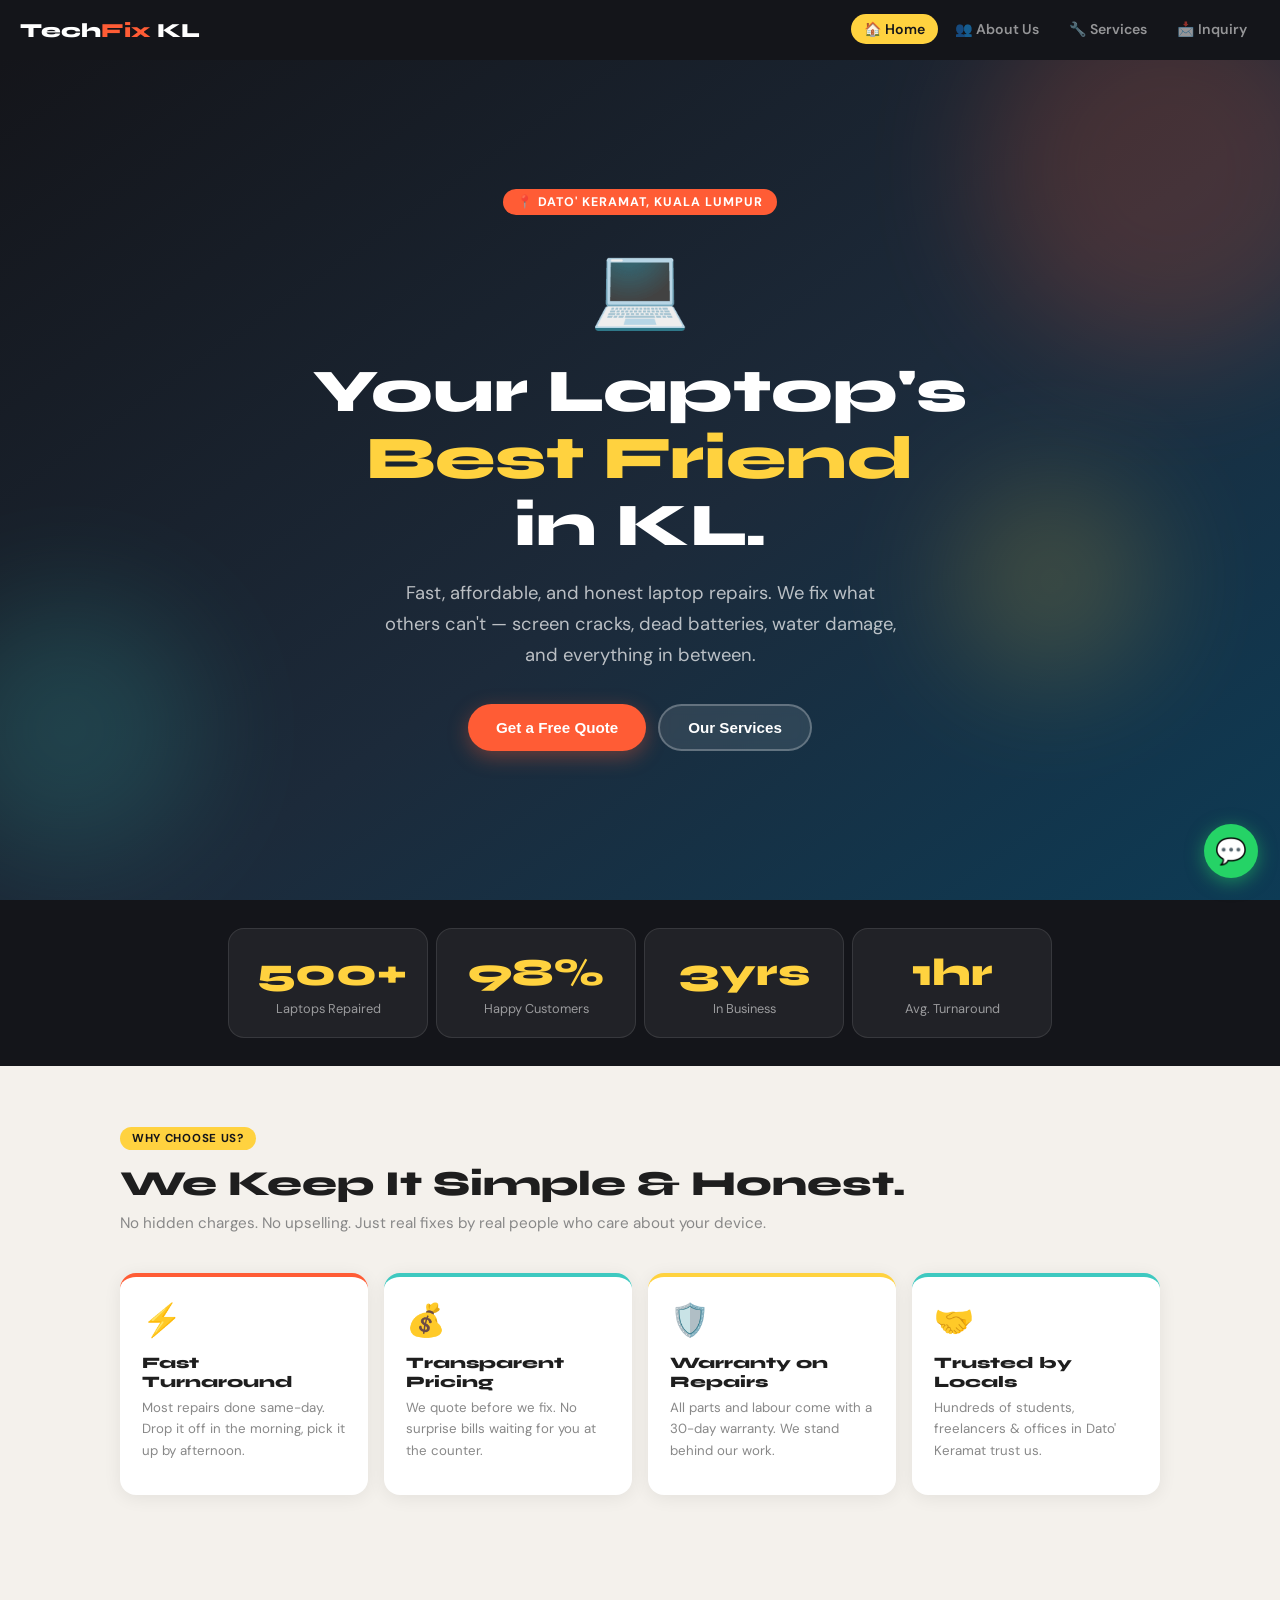
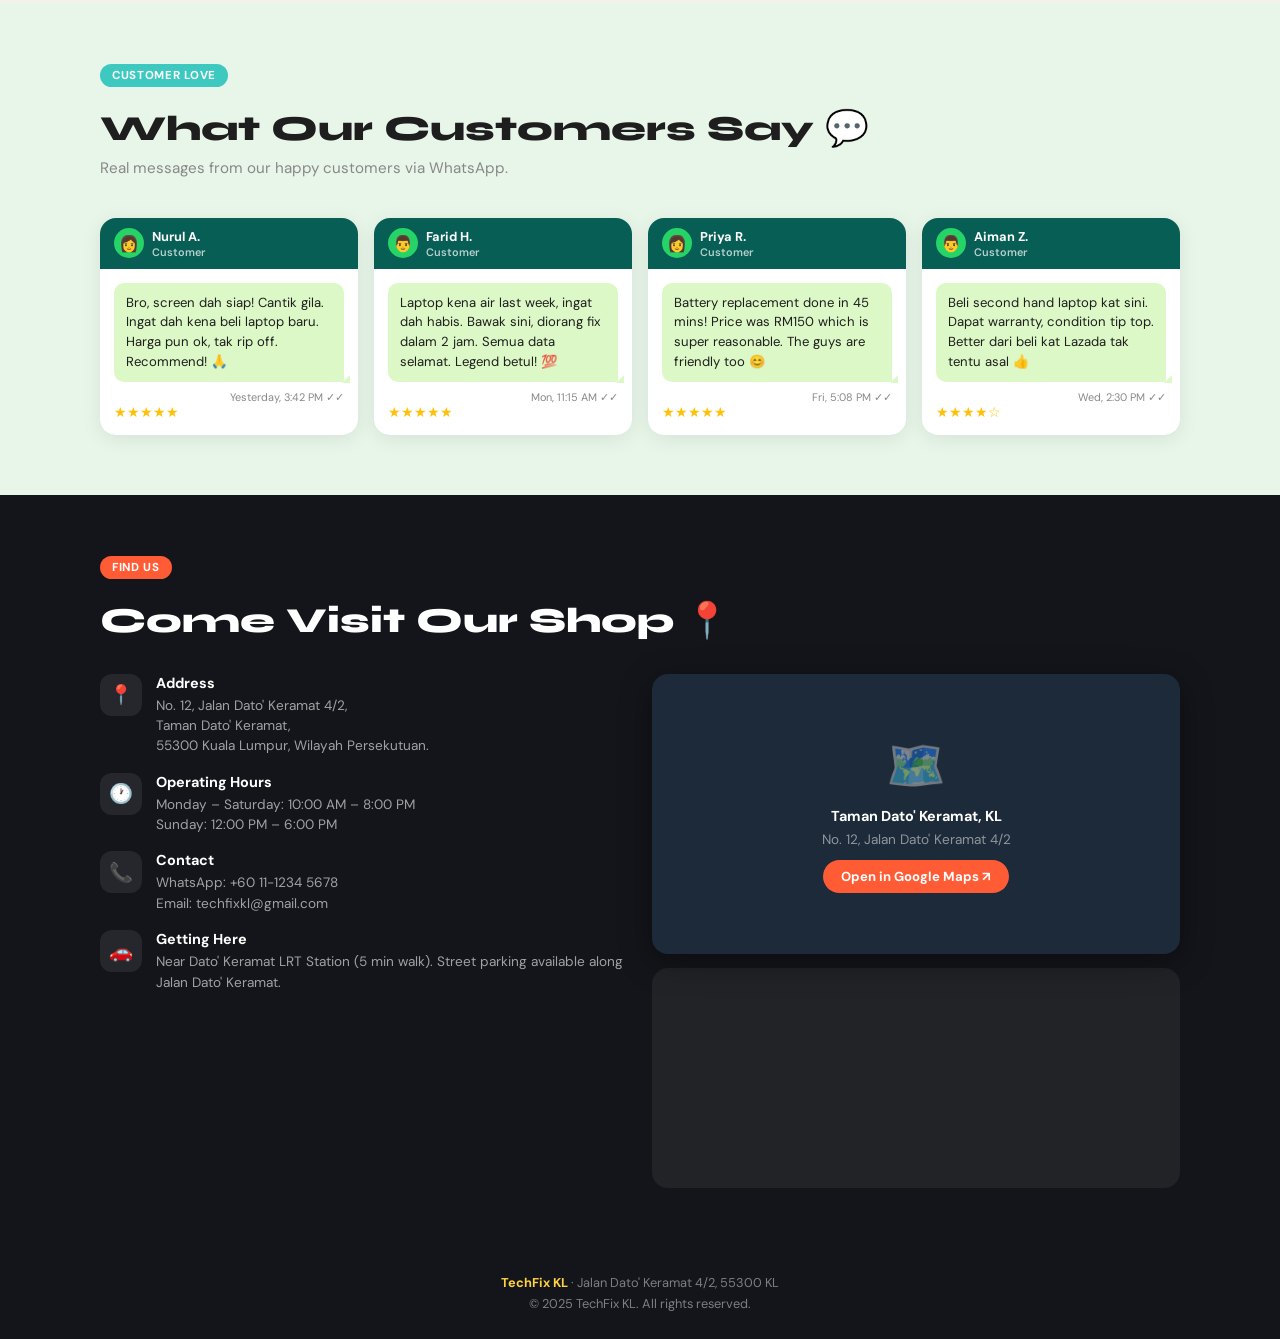
==== index.html @ 719b5e3f "Add files via upload" ====
<!DOCTYPE html>
<html lang="en">
<head>
  <meta charset="UTF-8"/>
  <meta name="viewport" content="width=device-width, initial-scale=1.0"/>
  <title>TechFix KL – Laptop Repair Specialist</title>

  <!-- Google Fonts -->
  <link href="https://fonts.googleapis.com/css2?family=Syne:wght@700;800&family=DM+Sans:ital,wght@0,400;0,500;0,600;1,400&display=swap" rel="stylesheet"/>

  <!-- Stylesheet -->
  <link rel="stylesheet" href="style.css"/>
</head>
<body>

<!-- ══════════════════════════════════════
     NAVIGATION
══════════════════════════════════════ -->
<nav>
  <div class="logo">Tech<span>Fix</span> KL</div>
  <div class="tabs">
    <button class="tab-btn active" onclick="showPage('home', this)">🏠 Home</button>
    <button class="tab-btn"        onclick="showPage('about', this)">👥 About Us</button>
    <button class="tab-btn"        onclick="showPage('services', this)">🔧 Services</button>
    <button class="tab-btn"        onclick="showPage('inquiry', this)">📩 Inquiry</button>
  </div>
</nav>

<!-- WhatsApp Floating Button -->
<a class="wa-float" href="https://wa.me/601112345678" target="_blank" title="WhatsApp Us">💬</a>


<!-- ══════════════════════════════════════
     PAGE 1 — HOME
══════════════════════════════════════ -->
<div id="home" class="page active">

  <!-- Hero -->
  <div class="hero">
    <div class="blob blob1"></div>
    <div class="blob blob2"></div>
    <div class="blob blob3"></div>
    <div class="hero-inner">
      <span class="hero-badge">📍 Dato' Keramat, Kuala Lumpur</span>
      <span class="hero-icon">💻</span>
      <h1>Your Laptop's<br><span class="hi">Best Friend</span><br>in KL.</h1>
      <p>Fast, affordable, and honest laptop repairs. We fix what others can't — screen cracks, dead batteries, water damage, and everything in between.</p>
      <div class="hero-btns">
        <button class="btn-primary"
          onclick="showPage('inquiry', document.querySelectorAll('.tab-btn')[3])">
          Get a Free Quote
        </button>
        <button class="btn-secondary"
          onclick="showPage('services', document.querySelectorAll('.tab-btn')[2])">
          Our Services
        </button>
      </div>
    </div>
  </div>

  <!-- Stats Strip -->
  <div class="stats">
    <div class="stat-card fade-in">
      <div class="num">500+</div>
      <div class="label">Laptops Repaired</div>
    </div>
    <div class="stat-card fade-in">
      <div class="num">98%</div>
      <div class="label">Happy Customers</div>
    </div>
    <div class="stat-card fade-in">
      <div class="num">3yrs</div>
      <div class="label">In Business</div>
    </div>
    <div class="stat-card fade-in">
      <div class="num">1hr</div>
      <div class="label">Avg. Turnaround</div>
    </div>
  </div>

  <!-- Why Choose Us -->
  <div class="section-wrap">
    <span class="pill">Why Choose Us?</span>
    <div class="section-title">We Keep It Simple &amp; Honest.</div>
    <p class="section-sub">No hidden charges. No upselling. Just real fixes by real people who care about your device.</p>

    <div class="services-grid">
      <div class="service-card">
        <div class="service-icon">⚡</div>
        <h3>Fast Turnaround</h3>
        <p>Most repairs done same-day. Drop it off in the morning, pick it up by afternoon.</p>
      </div>
      <div class="service-card">
        <div class="service-icon">💰</div>
        <h3>Transparent Pricing</h3>
        <p>We quote before we fix. No surprise bills waiting for you at the counter.</p>
      </div>
      <div class="service-card">
        <div class="service-icon">🛡️</div>
        <h3>Warranty on Repairs</h3>
        <p>All parts and labour come with a 30-day warranty. We stand behind our work.</p>
      </div>
      <div class="service-card">
        <div class="service-icon">🤝</div>
        <h3>Trusted by Locals</h3>
        <p>Hundreds of students, freelancers &amp; offices in Dato' Keramat trust us.</p>
      </div>
    </div>
  </div>

  <!-- WhatsApp Customer Reviews -->
  <div class="wa-section">
    <div class="wa-inner">
      <span class="pill" style="background:var(--teal); color:#fff;">Customer Love</span>
      <div class="section-title" style="margin-top:8px;">What Our Customers Say 💬</div>
      <p class="section-sub">Real messages from our happy customers via WhatsApp.</p>

      <div class="wa-grid">

        <div class="wa-card fade-in">
          <div class="wa-header">
            <div class="wa-avatar">👩</div>
            <div>
              <div style="font-weight:700;">Nurul A.</div>
              <div style="font-size:.68rem; opacity:.7;">Customer</div>
            </div>
          </div>
          <div class="wa-body">
            <div class="wa-bubble">
              Bro, screen dah siap! Cantik gila. Ingat dah kena beli laptop baru. Harga pun ok, tak rip off. Recommend! 🙏
            </div>
            <div class="wa-time">Yesterday, 3:42 PM ✓✓</div>
            <div class="wa-star">★★★★★</div>
          </div>
        </div>

        <div class="wa-card fade-in">
          <div class="wa-header">
            <div class="wa-avatar">👨</div>
            <div>
              <div style="font-weight:700;">Farid H.</div>
              <div style="font-size:.68rem; opacity:.7;">Customer</div>
            </div>
          </div>
          <div class="wa-body">
            <div class="wa-bubble">
              Laptop kena air last week, ingat dah habis. Bawak sini, diorang fix dalam 2 jam. Semua data selamat. Legend betul! 💯
            </div>
            <div class="wa-time">Mon, 11:15 AM ✓✓</div>
            <div class="wa-star">★★★★★</div>
          </div>
        </div>

        <div class="wa-card fade-in">
          <div class="wa-header">
            <div class="wa-avatar">👩</div>
            <div>
              <div style="font-weight:700;">Priya R.</div>
              <div style="font-size:.68rem; opacity:.7;">Customer</div>
            </div>
          </div>
          <div class="wa-body">
            <div class="wa-bubble">
              Battery replacement done in 45 mins! Price was RM150 which is super reasonable. The guys are friendly too 😊
            </div>
            <div class="wa-time">Fri, 5:08 PM ✓✓</div>
            <div class="wa-star">★★★★★</div>
          </div>
        </div>

        <div class="wa-card fade-in">
          <div class="wa-header">
            <div class="wa-avatar">👨</div>
            <div>
              <div style="font-weight:700;">Aiman Z.</div>
              <div style="font-size:.68rem; opacity:.7;">Customer</div>
            </div>
          </div>
          <div class="wa-body">
            <div class="wa-bubble">
              Beli second hand laptop kat sini. Dapat warranty, condition tip top. Better dari beli kat Lazada tak tentu asal 👍
            </div>
            <div class="wa-time">Wed, 2:30 PM ✓✓</div>
            <div class="wa-star">★★★★☆</div>
          </div>
        </div>

      </div>
    </div>
  </div>

  <!-- Location -->
  <div class="location-section">
    <div class="location-inner">
      <span class="pill" style="background:var(--accent); color:#fff;">Find Us</span>
      <div class="section-title" style="color:#fff; margin-top:8px;">Come Visit Our Shop 📍</div>

      <div class="location-grid">
        <div class="location-info">
          <div class="loc-item">
            <div class="loc-icon">📍</div>
            <div>
              <h4>Address</h4>
              <p>No. 12, Jalan Dato' Keramat 4/2,<br>Taman Dato' Keramat,<br>55300 Kuala Lumpur, Wilayah Persekutuan.</p>
            </div>
          </div>
          <div class="loc-item">
            <div class="loc-icon">🕐</div>
            <div>
              <h4>Operating Hours</h4>
              <p>Monday – Saturday: 10:00 AM – 8:00 PM<br>Sunday: 12:00 PM – 6:00 PM</p>
            </div>
          </div>
          <div class="loc-item">
            <div class="loc-icon">📞</div>
            <div>
              <h4>Contact</h4>
              <p>WhatsApp: +60 11-1234 5678<br>Email: techfixkl@gmail.com</p>
            </div>
          </div>
          <div class="loc-item">
            <div class="loc-icon">🚗</div>
            <div>
              <h4>Getting Here</h4>
              <p>Near Dato' Keramat LRT Station (5 min walk). Street parking available along Jalan Dato' Keramat.</p>
            </div>
          </div>
        </div>

        <div>
          <div class="map-container">
            <div class="map-placeholder">
              <div class="map-emoji">🗺️</div>
              <p style="font-size:.9rem; font-weight:700; color:#fff;">Taman Dato' Keramat, KL</p>
              <p style="margin-top:6px;">No. 12, Jalan Dato' Keramat 4/2</p>
              <a class="map-link"
                 href="https://maps.google.com/?q=Taman+Dato+Keramat+Kuala+Lumpur"
                 target="_blank">Open in Google Maps ↗</a>
            </div>
          </div>
          <div class="map-embed-wrap">
            <iframe
              src="https://www.google.com/maps/embed?pb=!1m18!1m12!1m3!1d3983.7440!2d101.7280!3d3.1780!2m3!1f0!2f0!3f0!3m2!1i1024!2i768!4f13.1!3m3!1m2!1s0x31cc37c5b5f5e3a1%3A0x0!2sTaman+Dato'+Keramat%2C+Kuala+Lumpur!5e0!3m2!1sen!2smy!4v1699999999999!5m2!1sen!2smy"
              width="100%" height="220" style="border:0; display:block;"
              allowfullscreen="" loading="lazy">
            </iframe>
          </div>
        </div>
      </div>
    </div>
  </div>

  <footer>
    <strong>TechFix KL</strong> · Jalan Dato' Keramat 4/2, 55300 KL<br>
    © 2025 TechFix KL. All rights reserved.
  </footer>
</div>


<!-- ══════════════════════════════════════
     PAGE 2 — ABOUT US
══════════════════════════════════════ -->
<div id="about" class="page">
  <div class="section-wrap">
    <span class="pill">Our Story</span>
    <div class="section-title">The Faces Behind TechFix 👋</div>
    <p class="section-sub">We're just two friends from KL who are genuinely obsessed with fixing things. No big corporate nonsense — just skill, honesty, and a lot of coffee.</p>

    <div class="about-story fade-in">
      <h3>How It All Started</h3>
      <p>TechFix KL started back in 2022 when Haziq and Luqman got tired of seeing friends overpay for simple laptop repairs at big shopping mall shops. Armed with technical skills and a tiny rented space in Dato' Keramat, they opened their doors — and never looked back. What started as word-of-mouth has grown into one of the most trusted repair spots in the neighbourhood.</p>
    </div>

    <div class="team-grid">

      <!-- Team Member 1 -->
      <div class="team-card fade-in">
        <div class="team-photo" style="background: linear-gradient(135deg, #1c2a3a, #ff5c35);">
          🧑‍🔧
          <span class="team-photo-label">Co-Founder</span>
        </div>
        <div class="team-body">
          <div class="team-name">Muhammad Haziq</div>
          <span class="team-age">Age 27</span>
          <p>Haziq is the hardware wizard of the duo. With a Diploma in Electronics Engineering from Politeknik Sultan Mizan Zainal Abidin and 5+ years of hands-on experience, he can diagnose a faulty motherboard just by looking at it. He handles screen replacements, motherboard repairs, and water damage recovery like second nature.</p>
          <div class="team-tags">
            <span class="tag">Hardware Repair</span>
            <span class="tag">Motherboard</span>
            <span class="tag">Screen Replacement</span>
            <span class="tag">Water Damage</span>
          </div>
        </div>
      </div>

      <!-- Team Member 2 -->
      <div class="team-card fade-in">
        <div class="team-photo" style="background: linear-gradient(135deg, #0d3b55, #3ec9c0);">
          👨‍💻
          <span class="team-photo-label">Co-Founder</span>
        </div>
        <div class="team-body">
          <div class="team-name">Ahmad Luqman</div>
          <span class="team-age">Age 25</span>
          <p>Luqman is the software guy. A self-taught developer and IT enthusiast, he specialises in virus removal, OS reinstallation, data recovery, and performance tuning. He's the one customers call when their laptop is "acting slow" or they've accidentally deleted everything — he's gotten pretty good at saving the day.</p>
          <div class="team-tags">
            <span class="tag">Software &amp; OS</span>
            <span class="tag">Data Recovery</span>
            <span class="tag">Virus Removal</span>
            <span class="tag">Performance Tune</span>
          </div>
        </div>
      </div>

    </div>

    <!-- Values -->
    <div style="margin-top:48px;">
      <span class="pill">Our Values</span>
      <div class="section-title" style="margin-top:8px;">What We Believe In</div>
      <div class="values-grid">
        <div class="value-card">
          <div class="v-icon">🔍</div>
          <h3>Diagnosis First</h3>
          <p>We always diagnose before quoting. No guessing, no unnecessary parts replaced.</p>
        </div>
        <div class="value-card">
          <div class="v-icon">💬</div>
          <h3>Open Communication</h3>
          <p>We explain everything in plain Malay or English. No confusing tech talk.</p>
        </div>
        <div class="value-card">
          <div class="v-icon">🌱</div>
          <h3>Reduce E-Waste</h3>
          <p>We believe in fixing over throwing away. Good for your wallet, good for the planet.</p>
        </div>
      </div>
    </div>
  </div>

  <footer>
    <strong>TechFix KL</strong> · Jalan Dato' Keramat 4/2, 55300 KL<br>
    © 2025 TechFix KL. All rights reserved.
  </footer>
</div>


<!-- ══════════════════════════════════════
     PAGE 3 — SERVICES
══════════════════════════════════════ -->
<div id="services" class="page">
  <div class="section-wrap">
    <span class="pill">What We Fix</span>
    <div class="section-title">Our Repair Services 🔧</div>
    <p class="section-sub">From cracked screens to corrupted systems — we've got you covered. Prices below are estimates; final quote given after diagnosis.</p>

    <div class="services-grid">
      <div class="service-card fade-in">
        <div class="service-icon">🖥️</div>
        <h3>Screen Replacement</h3>
        <p>Cracked, flickering, or dead display? We replace laptop screens for most major brands.</p>
        <span class="price-tag">RM 180 – RM 450</span>
      </div>
      <div class="service-card fade-in">
        <div class="service-icon">🔋</div>
        <h3>Battery Replacement</h3>
        <p>Battery draining fast or not charging at all? We swap it out with quality replacement cells.</p>
        <span class="price-tag">RM 120 – RM 280</span>
      </div>
      <div class="service-card fade-in">
        <div class="service-icon">💧</div>
        <h3>Water Damage Repair</h3>
        <p>Spilled something on your laptop? Bring it in ASAP — the faster, the better the chances.</p>
        <span class="price-tag">RM 150 – RM 500</span>
      </div>
      <div class="service-card fade-in">
        <div class="service-icon">🦠</div>
        <h3>Virus &amp; Malware Removal</h3>
        <p>Pop-ups everywhere? Laptop running slow? We'll clean it up and secure your system.</p>
        <span class="price-tag">RM 60 – RM 120</span>
      </div>
      <div class="service-card fade-in">
        <div class="service-icon">💾</div>
        <h3>Data Recovery</h3>
        <p>Accidentally deleted files or a failed hard drive? We recover data from most storage types.</p>
        <span class="price-tag">RM 100 – RM 350</span>
      </div>
      <div class="service-card fade-in">
        <div class="service-icon">⚙️</div>
        <h3>OS Reinstallation</h3>
        <p>Windows or macOS acting up? Fresh reinstall with all drivers configured properly.</p>
        <span class="price-tag">RM 80 – RM 150</span>
      </div>
      <div class="service-card fade-in">
        <div class="service-icon">❄️</div>
        <h3>Overheating / Cleaning</h3>
        <p>Fan noise, sudden shutdowns? Deep cleaning and thermal paste replacement.</p>
        <span class="price-tag">RM 60 – RM 120</span>
      </div>
      <div class="service-card fade-in">
        <div class="service-icon">⌨️</div>
        <h3>Keyboard Replacement</h3>
        <p>Stuck keys, spilled liquid on keyboard, or missing keys? We'll sort it out.</p>
        <span class="price-tag">RM 100 – RM 220</span>
      </div>
      <div class="service-card fade-in">
        <div class="service-icon">🔌</div>
        <h3>Charging Port Repair</h3>
        <p>Loose or broken charging port? We repair or replace DC jacks and USB-C ports.</p>
        <span class="price-tag">RM 80 – RM 180</span>
      </div>
      <div class="service-card fade-in">
        <div class="service-icon">📦</div>
        <h3>RAM &amp; SSD Upgrade</h3>
        <p>Slow laptop? Upgrading RAM or switching to an SSD can make it feel brand new again.</p>
        <span class="price-tag">RM 80 – RM 300 (parts incl.)</span>
      </div>
    </div>

    <div class="divider"></div>

    <!-- Second-Hand Listings -->
    <span class="pill" style="background:var(--teal); color:#fff;">Pre-Loved Devices</span>
    <div class="sh-title" style="margin-top:10px;">Second Hand Laptops &amp; Tablets 💼</div>
    <p class="section-sub">All devices are tested, cleaned, and come with a 14-day warranty. Stock changes frequently — WhatsApp us to check availability!</p>

    <div class="sh-grid">

      <div class="sh-card fade-in">
        <div class="sh-thumb">
          💻
          <span class="sh-condition cond-good">Good</span>
        </div>
        <div class="sh-body">
          <h4>Lenovo ThinkPad E14</h4>
          <p>Intel Core i5-10th Gen · 8GB RAM · 256GB SSD · 14" FHD</p>
          <div class="sh-price">RM 1,100</div>
        </div>
      </div>

      <div class="sh-card fade-in">
        <div class="sh-thumb" style="background: linear-gradient(135deg,#e0e8f0,#c8d8e8);">
          💻
          <span class="sh-condition cond-good">Good</span>
        </div>
        <div class="sh-body">
          <h4>HP Pavilion 15</h4>
          <p>AMD Ryzen 5 · 8GB RAM · 512GB SSD · 15.6" FHD</p>
          <div class="sh-price">RM 1,350</div>
        </div>
      </div>

      <div class="sh-card fade-in">
        <div class="sh-thumb" style="background: linear-gradient(135deg,#e8e0f0,#d0c0e8);">
          💻
          <span class="sh-condition cond-fair">Fair</span>
        </div>
        <div class="sh-body">
          <h4>Dell Inspiron 14</h4>
          <p>Intel Core i3-8th Gen · 4GB RAM · 128GB SSD · 14" HD</p>
          <div class="sh-price">RM 650</div>
        </div>
      </div>

      <div class="sh-card fade-in">
        <div class="sh-thumb" style="background: linear-gradient(135deg,#f0ece0,#e8e0c8);">
          📱
          <span class="sh-condition cond-good">Good</span>
        </div>
        <div class="sh-body">
          <h4>Samsung Tab A8</h4>
          <p>10.5" Display · 4GB RAM · 64GB Storage · WiFi</p>
          <div class="sh-price">RM 580</div>
        </div>
      </div>

      <div class="sh-card fade-in">
        <div class="sh-thumb" style="background: linear-gradient(135deg,#e0f0e8,#c8e8d0);">
          💻
          <span class="sh-condition cond-good">Good</span>
        </div>
        <div class="sh-body">
          <h4>ASUS VivoBook 15</h4>
          <p>Intel Core i5-11th Gen · 8GB RAM · 512GB SSD · 15.6"</p>
          <div class="sh-price">RM 1,450</div>
        </div>
      </div>

      <div class="sh-card fade-in">
        <div class="sh-thumb" style="background: linear-gradient(135deg,#f0e8e0,#e8d0c0);">
          📱
          <span class="sh-condition cond-fair">Fair</span>
        </div>
        <div class="sh-body">
          <h4>Huawei MatePad T10</h4>
          <p>9.7" Display · 2GB RAM · 32GB Storage · WiFi</p>
          <div class="sh-price">RM 320</div>
        </div>
      </div>

    </div>

    <div class="stock-cta">
      <div class="cta-icon">📲</div>
      <div class="cta-text">
        <strong>Want to check current stock?</strong>
        <span>Stock changes daily. WhatsApp us for the latest list, photos &amp; prices.</span>
      </div>
      <a href="https://wa.me/601112345678" target="_blank">WhatsApp Us 💬</a>
    </div>

  </div>

  <footer>
    <strong>TechFix KL</strong> · Jalan Dato' Keramat 4/2, 55300 KL<br>
    © 2025 TechFix KL. All rights reserved.
  </footer>
</div>


<!-- ══════════════════════════════════════
     PAGE 4 — INQUIRY
══════════════════════════════════════ -->
<div id="inquiry" class="page">
  <div class="inquiry-wrap">
    <span class="pill">Get In Touch</span>
    <div class="section-title" style="margin-top:10px;">Send Us a Repair Request 📩</div>
    <p class="section-sub">Fill in the form below and we'll get back to you within 1 hour during operating hours. Or WhatsApp us directly for a faster reply!</p>

    <div class="form-card fade-in">
      <form id="inquiryForm">

        <div class="form-row">
          <div class="form-group">
            <label for="name">Your Name</label>
            <input type="text" id="name" placeholder="e.g. Ahmad Ali" required/>
          </div>
          <div class="form-group">
            <label for="phone">Phone / WhatsApp</label>
            <input type="tel" id="phone" placeholder="e.g. 011-1234 5678" required/>
          </div>
        </div>

        <div class="form-group">
          <label for="email">Email Address</label>
          <input type="email" id="email" placeholder="e.g. ali@email.com" required/>
        </div>

        <div class="form-row">
          <div class="form-group">
            <label for="serviceType">Service Needed</label>
            <select id="serviceType">
              <option>Screen Replacement</option>
              <option>Battery Replacement</option>
              <option>Water Damage Repair</option>
              <option>Virus / Malware Removal</option>
              <option>Data Recovery</option>
              <option>OS Reinstallation</option>
              <option>Overheating / Cleaning</option>
              <option>Keyboard Replacement</option>
              <option>Charging Port Repair</option>
              <option>RAM / SSD Upgrade</option>
              <option>Second Hand Device Inquiry</option>
              <option>Other</option>
            </select>
          </div>
          <div class="form-group">
            <label for="brand">Laptop / Device Brand</label>
            <input type="text" id="brand" placeholder="e.g. Lenovo, HP, ASUS"/>
          </div>
        </div>

        <div class="form-group">
          <label for="issue">Describe the Issue</label>
          <textarea id="issue" placeholder="Tell us what's happening with your device. The more detail, the better!" rows="4"></textarea>
        </div>

        <button type="submit" class="submit-btn" id="submitBtn">🚀 Send My Request</button>
      </form>
      <div id="form-msg"></div>
    </div>

    <div class="inquiry-aside">
      <div class="aside-card fade-in">
        <div class="aside-icon" style="background:#e8f5e9;">💬</div>
        <div>
          <h4>Prefer WhatsApp?</h4>
          <p>Chat with us directly at
            <a class="aside-link" href="https://wa.me/601112345678" target="_blank">+60 11-1234 5678</a>
          </p>
        </div>
      </div>
      <div class="aside-card fade-in">
        <div class="aside-icon" style="background:#fff0ed;">⏱️</div>
        <div>
          <h4>Response Time</h4>
          <p>We reply within 1 hour during operating hours (10am–8pm daily)</p>
        </div>
      </div>
      <div class="aside-card fade-in">
        <div class="aside-icon" style="background:#e8f0ff;">📍</div>
        <div>
          <h4>Walk-Ins Welcome</h4>
          <p>No appointment needed — just walk in to No. 12, Jalan Dato' Keramat 4/2, KL</p>
        </div>
      </div>
    </div>
  </div>

  <footer>
    <strong>TechFix KL</strong> · Jalan Dato' Keramat 4/2, 55300 KL<br>
    © 2025 TechFix KL. All rights reserved.
  </footer>
</div>

<!-- JavaScript -->
<script src="script.js"></script>
</body>
</html>
---- style.css ----
/* ============================================================
   TechFix KL — Stylesheet
   style.css
   ============================================================ */

/* ─── VARIABLES ─── */
:root {
  --bg:     #f4f1ec;
  --dark:   #14151a;
  --card:   #ffffff;
  --accent: #ff5c35;
  --teal:   #3ec9c0;
  --yellow: #ffd23f;
  --text:   #1e1e1e;
  --muted:  #888;
  --nav-h:  60px;
  --r:      16px;
}

/* ─── RESET ─── */
*, *::before, *::after { box-sizing: border-box; margin: 0; padding: 0; }
html { scroll-behavior: smooth; }
body {
  font-family: 'DM Sans', sans-serif;
  background: var(--bg);
  color: var(--text);
  overflow-x: hidden;
}
img { max-width: 100%; display: block; }
a   { color: inherit; text-decoration: none; }

/* ============================================================
   NAV
   ============================================================ */
nav {
  position: fixed; top: 0; left: 0; right: 0; z-index: 999;
  height: var(--nav-h);
  background: var(--dark);
  display: flex; align-items: center; justify-content: space-between;
  padding: 0 20px;
  gap: 12px;
}

.logo {
  font-family: 'Syne', sans-serif;
  font-size: clamp(1rem, 3vw, 1.25rem);
  font-weight: 800;
  color: #fff;
  white-space: nowrap;
  flex-shrink: 0;
}
.logo span { color: var(--accent); }

.tabs {
  display: flex;
  gap: 4px;
  overflow-x: auto;
  scrollbar-width: none;
  -webkit-overflow-scrolling: touch;
  padding-bottom: 2px;
}
.tabs::-webkit-scrollbar { display: none; }

.tab-btn {
  flex-shrink: 0;
  background: none; border: none; cursor: pointer;
  color: rgba(255,255,255,0.55);
  font-family: 'DM Sans', sans-serif;
  font-size: clamp(0.72rem, 2.5vw, 0.88rem);
  font-weight: 600;
  padding: 6px 13px;
  border-radius: 50px;
  transition: all .22s;
  white-space: nowrap;
}
.tab-btn:hover  { color: #fff; background: rgba(255,255,255,.08); }
.tab-btn.active { color: var(--dark); background: var(--yellow); }

/* ============================================================
   PAGE SWITCHING
   ============================================================ */
.page { display: none; min-height: 100vh; padding-top: var(--nav-h); }
.page.active { display: block; }

/* ============================================================
   HERO
   ============================================================ */
.hero {
  position: relative;
  min-height: calc(100vh - var(--nav-h));
  background: linear-gradient(145deg, #14151a 0%, #1c2a3a 55%, #0d3b55 100%);
  display: flex; align-items: center; justify-content: center;
  overflow: hidden;
  padding: 60px 24px 80px;
}

/* Floating blobs */
.blob {
  position: absolute; border-radius: 50%; filter: blur(60px);
  opacity: .18; animation: drift 8s ease-in-out infinite;
  pointer-events: none;
}
.blob1 { width: 380px; height: 380px; background: var(--accent); top: -80px;  right: -80px; animation-delay: 0s; }
.blob2 { width: 260px; height: 260px; background: var(--teal);   bottom: 40px; left: -60px; animation-delay: 2.5s; }
.blob3 { width: 200px; height: 200px; background: var(--yellow); top: 50%;    right: 10%;  animation-delay: 5s; }

@keyframes drift {
  0%, 100% { transform: translateY(0) scale(1); }
  50%       { transform: translateY(-30px) scale(1.06); }
}

.hero-inner {
  position: relative; z-index: 2;
  max-width: 720px; text-align: center;
}

.hero-badge {
  display: inline-block;
  background: var(--accent); color: #fff;
  font-size: .78rem; font-weight: 700;
  letter-spacing: .08em; text-transform: uppercase;
  padding: 5px 14px; border-radius: 50px;
  margin-bottom: 20px;
}

.hero h1 {
  font-family: 'Syne', sans-serif;
  font-size: clamp(2rem, 7vw, 3.8rem);
  font-weight: 800; line-height: 1.1;
  color: #fff;
  margin-bottom: 18px;
}
.hero h1 .hi { color: var(--yellow); }

.hero p {
  font-size: clamp(.95rem, 2.5vw, 1.15rem);
  color: rgba(255,255,255,.7);
  line-height: 1.7; max-width: 520px; margin: 0 auto 32px;
}

.hero-btns { display: flex; gap: 12px; justify-content: center; flex-wrap: wrap; }

.btn-primary {
  background: var(--accent); color: #fff;
  font-weight: 700; font-size: .95rem;
  padding: 13px 28px; border-radius: 50px; border: none; cursor: pointer;
  transition: transform .18s, box-shadow .18s;
  box-shadow: 0 6px 20px rgba(255,92,53,.35);
}
.btn-primary:hover { transform: translateY(-2px); box-shadow: 0 10px 28px rgba(255,92,53,.5); }

.btn-secondary {
  background: rgba(255,255,255,.1); color: #fff;
  font-weight: 600; font-size: .95rem;
  padding: 13px 28px; border-radius: 50px;
  border: 2px solid rgba(255,255,255,.25); cursor: pointer;
  transition: all .18s; backdrop-filter: blur(6px);
}
.btn-secondary:hover { background: rgba(255,255,255,.2); }

/* Wiggling laptop emoji */
.hero-icon {
  font-size: clamp(3rem, 10vw, 5rem);
  margin-bottom: 20px;
  display: block;
  animation: wiggle 3s ease-in-out infinite;
}
@keyframes wiggle {
  0%, 100% { transform: rotate(-4deg) scale(1); }
  50%       { transform: rotate(4deg) scale(1.06); }
}

/* ============================================================
   STATS STRIP
   ============================================================ */
.stats {
  background: var(--dark);
  padding: 28px 20px;
  display: flex; justify-content: center; flex-wrap: wrap; gap: 8px;
}

.stat-card {
  background: rgba(255,255,255,.06);
  border: 1px solid rgba(255,255,255,.1);
  border-radius: var(--r);
  padding: 20px 28px; text-align: center;
  min-width: 130px; flex: 1 1 130px; max-width: 200px;
}
.stat-card .num {
  font-family: 'Syne', sans-serif;
  font-size: clamp(1.8rem, 5vw, 2.4rem);
  font-weight: 800; color: var(--yellow);
}
.stat-card .label { font-size: .8rem; color: rgba(255,255,255,.55); margin-top: 4px; }

/* ============================================================
   SHARED SECTION UTILITIES
   ============================================================ */
.section-wrap { max-width: 1080px; margin: 0 auto; padding: 60px 20px; }

.section-title {
  font-family: 'Syne', sans-serif;
  font-size: clamp(1.5rem, 4vw, 2.2rem);
  font-weight: 800; margin-bottom: 8px;
}

.section-sub { color: var(--muted); font-size: .95rem; margin-bottom: 40px; }

.pill {
  display: inline-block;
  background: var(--yellow); color: var(--dark);
  font-size: .72rem; font-weight: 700; letter-spacing: .06em;
  text-transform: uppercase; padding: 4px 12px; border-radius: 50px;
  margin-bottom: 12px;
}

.divider { height: 1px; background: #e6e3dc; margin: 0 0 48px; }

/* ============================================================
   FEATURE / SERVICE CARDS  (shared card style)
   ============================================================ */
.service-card {
  background: var(--card); border-radius: var(--r);
  padding: 22px; box-shadow: 0 3px 18px rgba(0,0,0,.07);
  border-top: 4px solid var(--accent);
  transition: transform .2s, box-shadow .2s;
}
.service-card:nth-child(2n) { border-color: var(--teal); }
.service-card:nth-child(3n) { border-color: var(--yellow); }
.service-card:hover { transform: translateY(-4px); box-shadow: 0 8px 28px rgba(0,0,0,.12); }
.service-icon { font-size: 2rem; margin-bottom: 12px; }
.service-card h3 { font-family: 'Syne', sans-serif; font-size: 1rem; font-weight: 800; margin-bottom: 6px; }
.service-card p  { font-size: .83rem; color: var(--muted); line-height: 1.6; margin-bottom: 12px; }

.price-tag {
  display: inline-block;
  font-size: .82rem; font-weight: 700;
  background: var(--bg); color: var(--dark);
  padding: 4px 12px; border-radius: 50px;
}

.services-grid {
  display: grid;
  grid-template-columns: repeat(auto-fill, minmax(240px, 1fr));
  gap: 16px; margin-bottom: 48px;
}

/* ============================================================
   WHATSAPP REVIEW CARDS
   ============================================================ */
.wa-section { background: #e8f5e9; padding: 60px 20px; }
.wa-inner   { max-width: 1080px; margin: 0 auto; }

.wa-grid {
  display: grid;
  grid-template-columns: repeat(auto-fill, minmax(240px, 1fr));
  gap: 16px; margin-top: 32px;
}

.wa-card {
  background: var(--card); border-radius: var(--r);
  overflow: hidden; box-shadow: 0 4px 20px rgba(0,0,0,.08);
  transition: transform .2s;
}
.wa-card:hover { transform: translateY(-4px); }

.wa-header {
  background: #075e54; color: #fff;
  padding: 10px 14px; font-size: .8rem; font-weight: 600;
  display: flex; align-items: center; gap: 8px;
}
.wa-avatar {
  width: 30px; height: 30px; border-radius: 50%;
  background: #25d366; display: flex; align-items: center; justify-content: center;
  font-size: 1rem;
}

.wa-body { padding: 14px; }

.wa-bubble {
  background: #dcf8c6; border-radius: 10px 10px 2px 10px;
  padding: 10px 12px; font-size: .82rem; line-height: 1.5;
  color: #1e1e1e; position: relative; margin-bottom: 8px;
}
.wa-bubble::after {
  content: ''; position: absolute; bottom: -1px; right: -6px;
  width: 0; height: 0;
  border-style: solid; border-width: 0 0 8px 8px;
  border-color: transparent transparent #dcf8c6 transparent;
}

.wa-time { font-size: .68rem; color: var(--muted); text-align: right; margin-top: 4px; }
.wa-star { color: #ffc107; font-size: .85rem; }

/* ============================================================
   LOCATION SECTION
   ============================================================ */
.location-section { background: var(--dark); color: #fff; padding: 60px 20px; }
.location-inner   { max-width: 1080px; margin: 0 auto; }

.location-grid {
  display: grid;
  grid-template-columns: 1fr 1fr;
  gap: 24px; margin-top: 32px;
  align-items: start;
}

.location-info { display: flex; flex-direction: column; gap: 16px; }

.loc-item { display: flex; gap: 14px; align-items: flex-start; }
.loc-icon {
  width: 42px; height: 42px; border-radius: 12px;
  background: rgba(255,255,255,.08);
  display: flex; align-items: center; justify-content: center;
  font-size: 1.2rem; flex-shrink: 0;
}
.loc-item h4 { font-weight: 700; font-size: .9rem; margin-bottom: 4px; }
.loc-item p  { font-size: .85rem; color: rgba(255,255,255,.6); line-height: 1.5; }

.map-container {
  border-radius: var(--r); overflow: hidden;
  box-shadow: 0 8px 32px rgba(0,0,0,.4);
  height: 280px; background: #1c2a3a;
  display: flex; align-items: center; justify-content: center;
  position: relative;
}
.map-placeholder { text-align: center; color: rgba(255,255,255,.5); }
.map-placeholder .map-emoji { font-size: 3rem; margin-bottom: 10px; }
.map-placeholder p { font-size: .85rem; }

.map-link {
  display: inline-block; margin-top: 12px;
  background: var(--accent); color: #fff;
  padding: 8px 18px; border-radius: 50px;
  font-size: .82rem; font-weight: 700;
}

.map-embed-wrap {
  margin-top: 14px;
  background: rgba(255,255,255,.06);
  border-radius: var(--r); overflow: hidden;
}

/* ============================================================
   ABOUT — TEAM CARDS
   ============================================================ */
.team-grid {
  display: grid;
  grid-template-columns: repeat(auto-fill, minmax(280px, 1fr));
  gap: 24px; margin-top: 40px;
}

.team-card {
  background: var(--card); border-radius: var(--r);
  overflow: hidden; box-shadow: 0 4px 24px rgba(0,0,0,.08);
  transition: transform .22s;
}
.team-card:hover { transform: translateY(-5px); }

.team-photo {
  height: 240px;
  background: linear-gradient(135deg, #1c2a3a, #0d3b55);
  display: flex; align-items: center; justify-content: center;
  font-size: 6rem; position: relative; overflow: hidden;
}
.team-photo::after {
  content: ''; position: absolute; inset: 0;
  background: linear-gradient(to bottom, transparent 60%, rgba(0,0,0,.4));
}
.team-photo-label {
  position: absolute; bottom: 12px; left: 14px; z-index: 2;
  font-size: .7rem; font-weight: 700; letter-spacing: .08em;
  text-transform: uppercase; color: var(--yellow);
  background: rgba(0,0,0,.4); padding: 3px 10px; border-radius: 20px;
}

.team-body { padding: 22px; }
.team-body .team-name {
  font-family: 'Syne', sans-serif;
  font-size: 1.4rem; font-weight: 800; margin-bottom: 2px;
}
.team-body .team-age {
  display: inline-block;
  font-size: .8rem; font-weight: 700; color: var(--accent);
  background: #fff0ed; border-radius: 20px; padding: 3px 10px; margin-bottom: 12px;
}
.team-body p { font-size: .88rem; color: var(--muted); line-height: 1.7; }

.team-tags { display: flex; flex-wrap: wrap; gap: 6px; margin-top: 14px; }
.tag {
  font-size: .72rem; font-weight: 600;
  padding: 4px 10px; border-radius: 50px;
  background: var(--bg); color: var(--text);
  border: 1px solid #e0ddd6;
}

.about-story {
  background: var(--card); border-radius: var(--r);
  padding: 32px; margin-bottom: 40px;
  box-shadow: 0 4px 20px rgba(0,0,0,.06);
  border-left: 5px solid var(--accent);
}
.about-story h3 { font-family: 'Syne', sans-serif; font-size: 1.2rem; margin-bottom: 12px; }
.about-story p  { font-size: .9rem; line-height: 1.8; color: #444; }

.values-grid {
  display: grid;
  grid-template-columns: repeat(auto-fill, minmax(220px, 1fr));
  gap: 16px; margin-top: 20px;
}
.value-card {
  background: var(--card); border-radius: var(--r);
  padding: 22px; box-shadow: 0 3px 16px rgba(0,0,0,.07);
}
.value-card .v-icon { font-size: 1.8rem; margin-bottom: 10px; }
.value-card h3 { font-family: 'Syne', sans-serif; font-size: 1rem; font-weight: 800; margin-bottom: 6px; }
.value-card p  { font-size: .83rem; color: var(--muted); line-height: 1.6; }

/* ============================================================
   SECOND-HAND LISTINGS
   ============================================================ */
.sh-title {
  font-family: 'Syne', sans-serif;
  font-size: clamp(1.2rem, 3.5vw, 1.6rem); font-weight: 800;
  margin-bottom: 6px;
}

.sh-grid {
  display: grid;
  grid-template-columns: repeat(auto-fill, minmax(200px, 1fr));
  gap: 16px; margin-top: 20px;
}

.sh-card {
  background: var(--card); border-radius: var(--r);
  overflow: hidden; box-shadow: 0 3px 16px rgba(0,0,0,.07);
  transition: transform .2s;
}
.sh-card:hover { transform: translateY(-4px); }

.sh-thumb {
  height: 130px;
  background: linear-gradient(135deg, #e8e4de, #d0cbc2);
  display: flex; align-items: center; justify-content: center;
  font-size: 3.5rem; position: relative;
}
.sh-condition {
  position: absolute; top: 10px; right: 10px;
  font-size: .66rem; font-weight: 700;
  padding: 3px 9px; border-radius: 20px;
  text-transform: uppercase; letter-spacing: .05em;
}
.cond-good { background: #c8f7c5; color: #1a6e17; }
.cond-fair { background: #fff3cd; color: #856404; }

.sh-body { padding: 14px; }
.sh-body h4 { font-weight: 700; font-size: .9rem; margin-bottom: 4px; }
.sh-body p  { font-size: .78rem; color: var(--muted); margin-bottom: 10px; line-height: 1.5; }
.sh-price   { font-family: 'Syne', sans-serif; font-size: 1.1rem; font-weight: 800; color: var(--accent); }

.stock-cta {
  margin-top: 28px;
  background: var(--dark); border-radius: var(--r);
  padding: 22px 24px;
  display: flex; align-items: center; gap: 16px; flex-wrap: wrap;
}
.stock-cta .cta-text { flex: 1; min-width: 180px; }
.stock-cta .cta-text strong { color: #fff; display: block; font-weight: 700; margin-bottom: 4px; }
.stock-cta .cta-text span   { color: rgba(255,255,255,.55); font-size: .85rem; }
.stock-cta a {
  background: var(--yellow); color: var(--dark);
  font-weight: 800; font-size: .9rem;
  padding: 11px 22px; border-radius: 50px;
  white-space: nowrap;
}
.stock-cta .cta-icon { font-size: 1.8rem; }

/* ============================================================
   INQUIRY / FORM
   ============================================================ */
.inquiry-wrap { max-width: 680px; margin: 0 auto; padding: 60px 20px; }

.form-card {
  background: var(--card); border-radius: 24px;
  padding: clamp(24px, 5vw, 48px);
  box-shadow: 0 8px 40px rgba(0,0,0,.1);
}

.form-group { margin-bottom: 18px; }
.form-group label {
  display: block; font-size: .82rem; font-weight: 700;
  margin-bottom: 6px; color: var(--text);
}
.form-group input,
.form-group select,
.form-group textarea {
  width: 100%;
  padding: 13px 16px;
  border: 2px solid #e6e3dc;
  border-radius: 12px;
  font-family: 'DM Sans', sans-serif;
  font-size: .92rem;
  background: var(--bg);
  color: var(--text);
  transition: border-color .18s;
  outline: none;
  -webkit-appearance: none;
}
.form-group input:focus,
.form-group select:focus,
.form-group textarea:focus { border-color: var(--accent); background: #fff; }

.form-group textarea { resize: vertical; min-height: 110px; }

.form-row { display: grid; grid-template-columns: 1fr 1fr; gap: 14px; }

.submit-btn {
  width: 100%; padding: 15px;
  background: var(--accent); color: #fff;
  font-family: 'Syne', sans-serif; font-size: 1rem; font-weight: 800;
  border: none; border-radius: 12px; cursor: pointer;
  transition: transform .18s, box-shadow .18s;
  box-shadow: 0 4px 16px rgba(255,92,53,.3);
}
.submit-btn:hover    { transform: translateY(-2px); box-shadow: 0 8px 24px rgba(255,92,53,.45); }
.submit-btn:disabled { opacity: .6; cursor: not-allowed; }

#form-msg {
  margin-top: 16px; padding: 14px 18px;
  border-radius: 12px; font-size: .9rem; font-weight: 600;
  display: none; text-align: center;
}
#form-msg.success { background: #e8f5e9; color: #1b5e20; display: block; }
#form-msg.error   { background: #fdecea; color: #b71c1c; display: block; }

.inquiry-aside { margin-top: 32px; display: flex; flex-direction: column; gap: 14px; }

.aside-card {
  background: var(--card); border-radius: var(--r);
  padding: 18px 20px; display: flex; gap: 14px; align-items: center;
  box-shadow: 0 3px 14px rgba(0,0,0,.07);
}
.aside-icon {
  width: 44px; height: 44px; border-radius: 12px; flex-shrink: 0;
  display: flex; align-items: center; justify-content: center; font-size: 1.3rem;
}
.aside-card h4 { font-weight: 700; font-size: .9rem; margin-bottom: 2px; }
.aside-card p  { font-size: .8rem; color: var(--muted); }
.aside-link    { color: var(--accent); font-weight: 700; }

/* ============================================================
   FOOTER
   ============================================================ */
footer {
  background: var(--dark); color: rgba(255,255,255,.45);
  text-align: center; padding: 24px 20px;
  font-size: .8rem; line-height: 1.7;
}
footer strong { color: var(--yellow); }

/* ============================================================
   WHATSAPP FLOATING BUTTON
   ============================================================ */
.wa-float {
  position: fixed; bottom: 22px; right: 22px; z-index: 998;
  width: 54px; height: 54px; border-radius: 50%;
  background: #25d366;
  display: flex; align-items: center; justify-content: center;
  font-size: 1.6rem;
  box-shadow: 0 4px 18px rgba(37,211,102,.5);
  cursor: pointer;
  animation: pulse-wa 2.5s infinite;
  text-decoration: none;
}
@keyframes pulse-wa {
  0%, 100% { box-shadow: 0 4px 18px rgba(37,211,102,.5); }
  50%       { box-shadow: 0 4px 32px rgba(37,211,102,.8); }
}

/* ============================================================
   SCROLL FADE-IN ANIMATION
   ============================================================ */
.fade-in { opacity: 0; transform: translateY(20px); transition: opacity .5s, transform .5s; }
.fade-in.visible { opacity: 1; transform: none; }

/* ============================================================
   RESPONSIVE — MOBILE
   ============================================================ */
@media (max-width: 640px) {
  .location-grid { grid-template-columns: 1fr; }
}

@media (max-width: 480px) {
  .form-row { grid-template-columns: 1fr; }
}
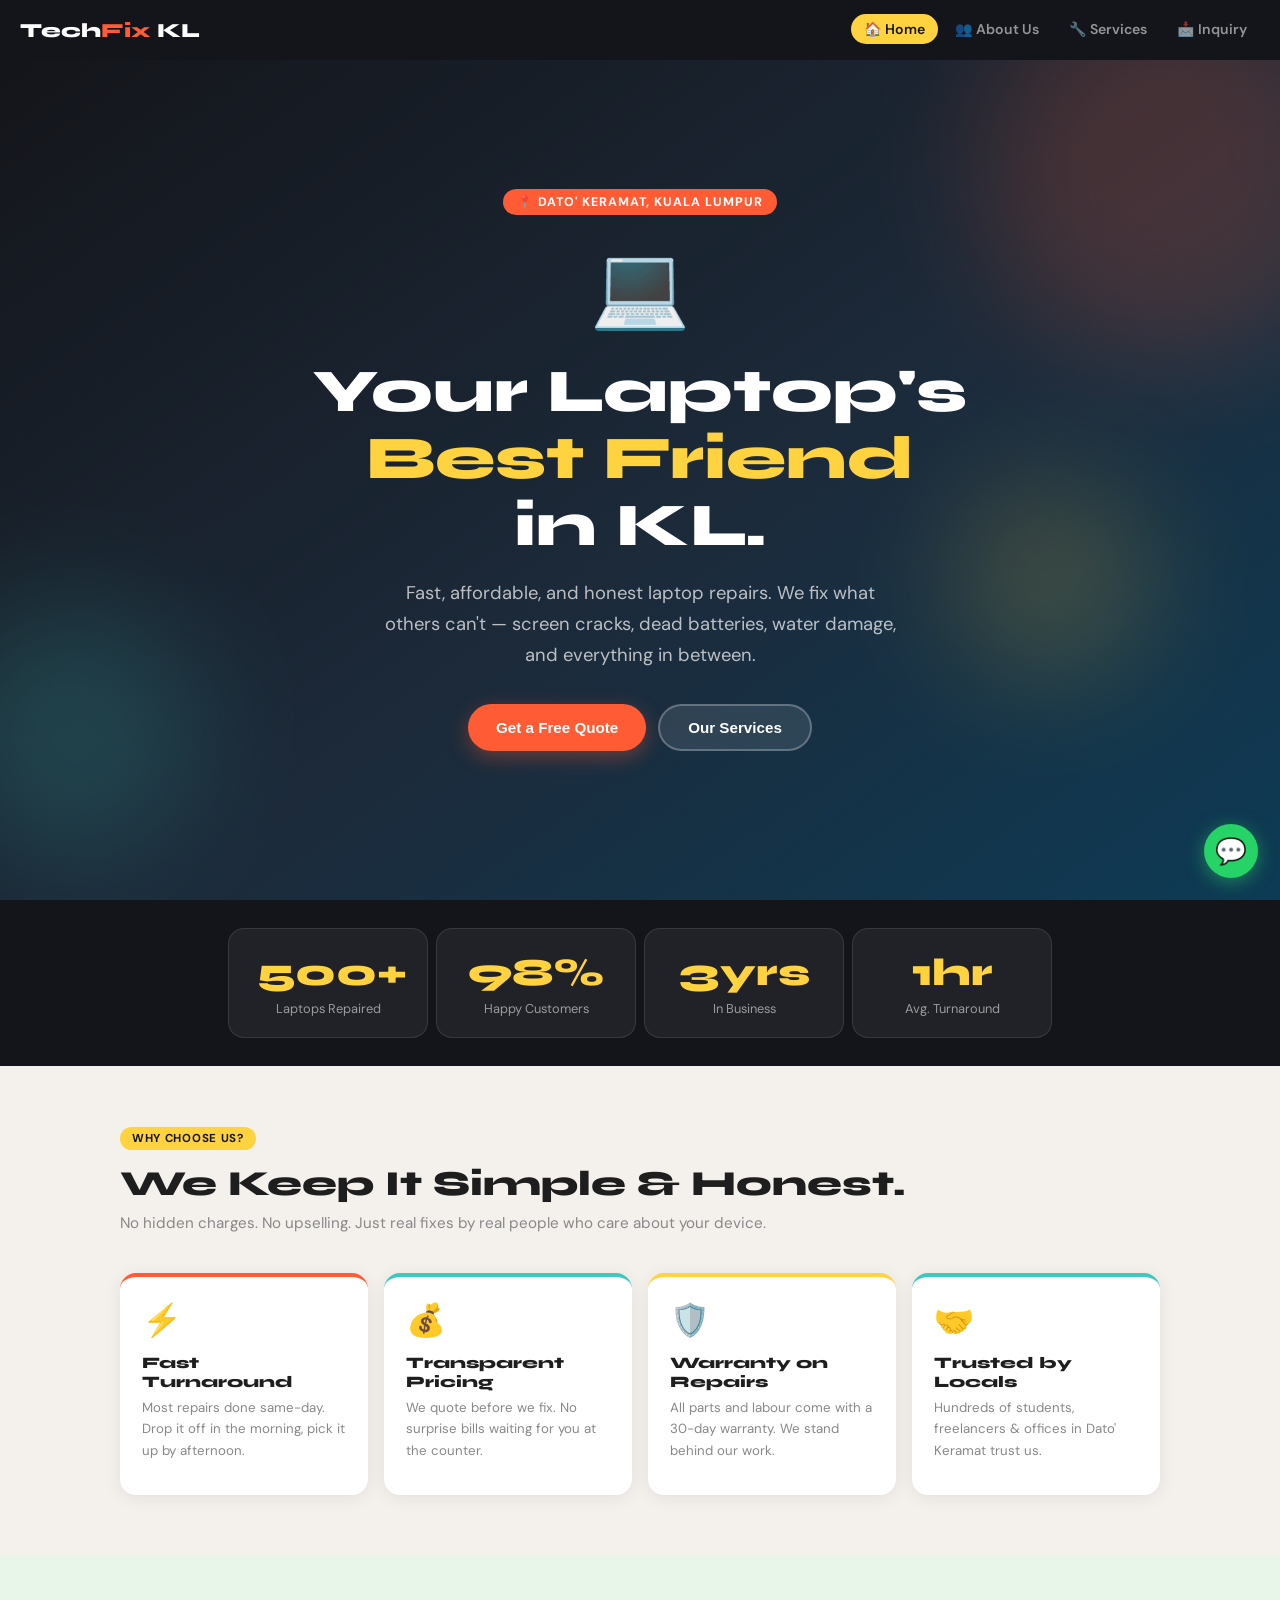
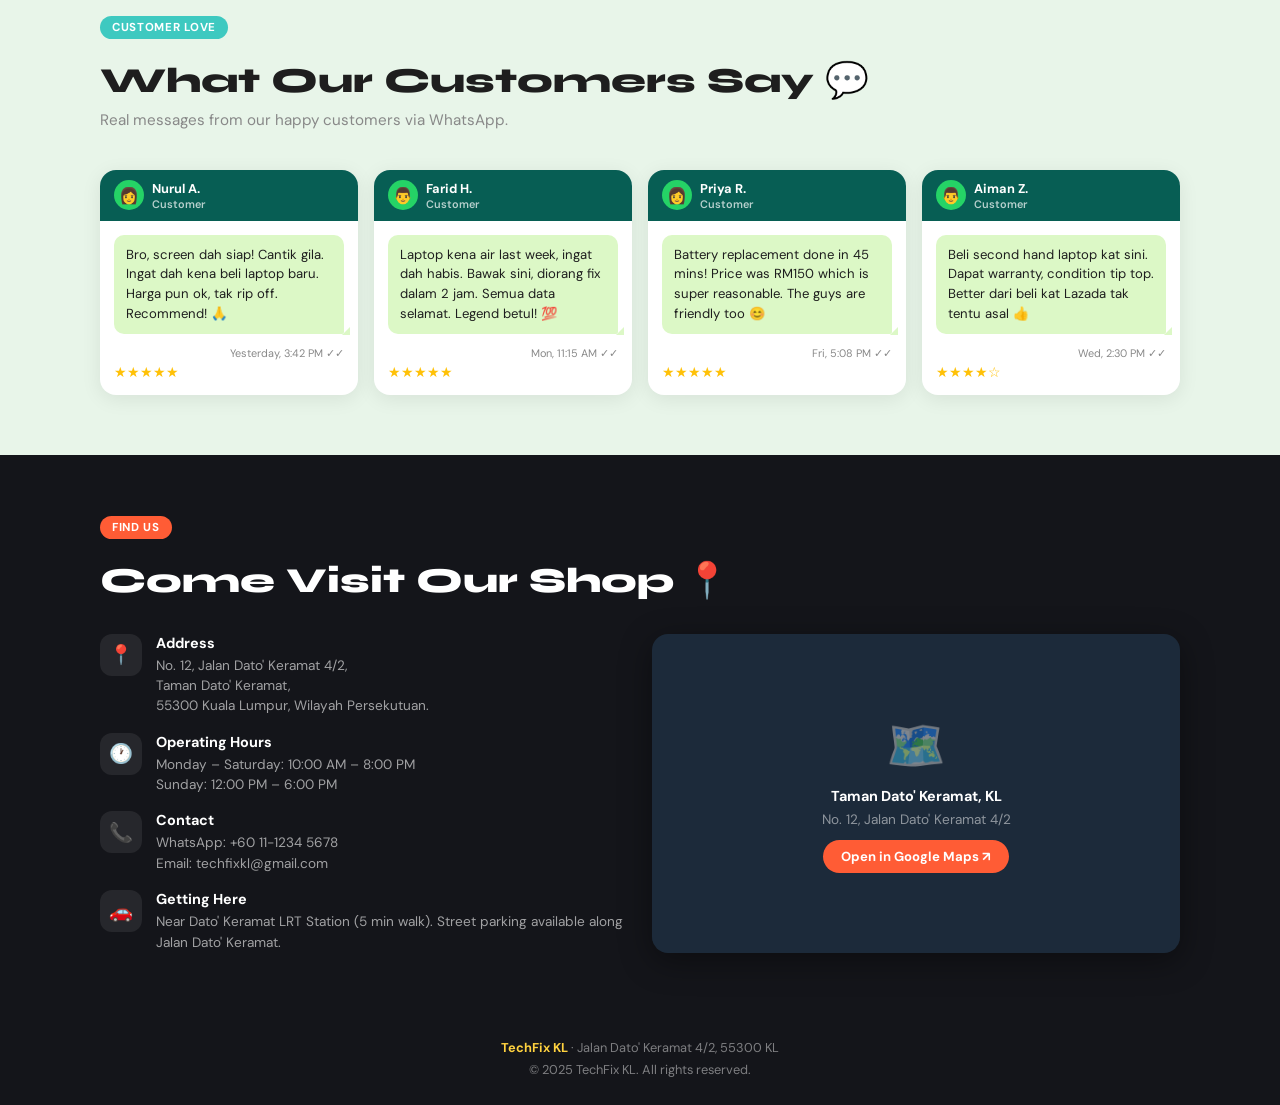
==== commit 997dc075: "Add files via upload" ====
--- a/index.html
+++ b/index.html
@@ -4,11 +4,7 @@
   <meta charset="UTF-8"/>
   <meta name="viewport" content="width=device-width, initial-scale=1.0"/>
   <title>TechFix KL – Laptop Repair Specialist</title>
-
-  <!-- Google Fonts -->
   <link href="https://fonts.googleapis.com/css2?family=Syne:wght@700;800&family=DM+Sans:ital,wght@0,400;0,500;0,600;1,400&display=swap" rel="stylesheet"/>
-
-  <!-- Stylesheet -->
   <link rel="stylesheet" href="style.css"/>
 </head>
 <body>
@@ -84,7 +80,7 @@
     <div class="section-title">We Keep It Simple &amp; Honest.</div>
     <p class="section-sub">No hidden charges. No upselling. Just real fixes by real people who care about your device.</p>
 
-    <div class="services-grid">
+    <div class="flex-card-row">
       <div class="service-card">
         <div class="service-icon">⚡</div>
         <h3>Fast Turnaround</h3>
@@ -115,7 +111,7 @@
       <div class="section-title" style="margin-top:8px;">What Our Customers Say 💬</div>
       <p class="section-sub">Real messages from our happy customers via WhatsApp.</p>
 
-      <div class="wa-grid">
+      <div class="flex-card-row">
 
         <div class="wa-card fade-in">
           <div class="wa-header">
@@ -196,6 +192,7 @@
       <div class="section-title" style="color:#fff; margin-top:8px;">Come Visit Our Shop 📍</div>
 
       <div class="location-grid">
+
         <div class="location-info">
           <div class="loc-item">
             <div class="loc-icon">📍</div>
@@ -227,25 +224,18 @@
           </div>
         </div>
 
-        <div>
-          <div class="map-container">
-            <div class="map-placeholder">
-              <div class="map-emoji">🗺️</div>
-              <p style="font-size:.9rem; font-weight:700; color:#fff;">Taman Dato' Keramat, KL</p>
-              <p style="margin-top:6px;">No. 12, Jalan Dato' Keramat 4/2</p>
-              <a class="map-link"
-                 href="https://maps.google.com/?q=Taman+Dato+Keramat+Kuala+Lumpur"
-                 target="_blank">Open in Google Maps ↗</a>
-            </div>
-          </div>
-          <div class="map-embed-wrap">
-            <iframe
-              src="https://www.google.com/maps/embed?pb=!1m18!1m12!1m3!1d3983.7440!2d101.7280!3d3.1780!2m3!1f0!2f0!3f0!3m2!1i1024!2i768!4f13.1!3m3!1m2!1s0x31cc37c5b5f5e3a1%3A0x0!2sTaman+Dato'+Keramat%2C+Kuala+Lumpur!5e0!3m2!1sen!2smy!4v1699999999999!5m2!1sen!2smy"
-              width="100%" height="220" style="border:0; display:block;"
-              allowfullscreen="" loading="lazy">
-            </iframe>
-          </div>
-        </div>
+        <!-- Clickable map card -->
+        <a class="map-container"
+           href="https://maps.google.com/?q=No.12+Jalan+Dato+Keramat+4%2F2+Kuala+Lumpur"
+           target="_blank">
+          <div class="map-placeholder">
+            <div class="map-emoji">🗺️</div>
+            <p style="font-size:.9rem; font-weight:700; color:#fff;">Taman Dato' Keramat, KL</p>
+            <p style="margin-top:6px;">No. 12, Jalan Dato' Keramat 4/2</p>
+            <span class="map-link">Open in Google Maps ↗</span>
+          </div>
+        </a>
+
       </div>
     </div>
   </div>
@@ -271,9 +261,8 @@
       <p>TechFix KL started back in 2022 when Haziq and Luqman got tired of seeing friends overpay for simple laptop repairs at big shopping mall shops. Armed with technical skills and a tiny rented space in Dato' Keramat, they opened their doors — and never looked back. What started as word-of-mouth has grown into one of the most trusted repair spots in the neighbourhood.</p>
     </div>
 
-    <div class="team-grid">
-
-      <!-- Team Member 1 -->
+    <div class="flex-card-row">
+
       <div class="team-card fade-in">
         <div class="team-photo" style="background: linear-gradient(135deg, #1c2a3a, #ff5c35);">
           🧑‍🔧
@@ -292,7 +281,6 @@
         </div>
       </div>
 
-      <!-- Team Member 2 -->
       <div class="team-card fade-in">
         <div class="team-photo" style="background: linear-gradient(135deg, #0d3b55, #3ec9c0);">
           👨‍💻
@@ -313,11 +301,10 @@
 
     </div>
 
-    <!-- Values -->
     <div style="margin-top:48px;">
       <span class="pill">Our Values</span>
       <div class="section-title" style="margin-top:8px;">What We Believe In</div>
-      <div class="values-grid">
+      <div class="flex-card-row" style="margin-top:20px;">
         <div class="value-card">
           <div class="v-icon">🔍</div>
           <h3>Diagnosis First</h3>
@@ -351,9 +338,9 @@
   <div class="section-wrap">
     <span class="pill">What We Fix</span>
     <div class="section-title">Our Repair Services 🔧</div>
-    <p class="section-sub">From cracked screens to corrupted systems — we've got you covered. Prices below are estimates; final quote given after diagnosis.</p>
-
-    <div class="services-grid">
+    <p class="section-sub">From cracked screens to corrupted systems — we've got you covered. Prices are estimates; final quote given after diagnosis.</p>
+
+    <div class="flex-card-row">
       <div class="service-card fade-in">
         <div class="service-icon">🖥️</div>
         <h3>Screen Replacement</h3>
@@ -423,8 +410,7 @@
     <div class="sh-title" style="margin-top:10px;">Second Hand Laptops &amp; Tablets 💼</div>
     <p class="section-sub">All devices are tested, cleaned, and come with a 14-day warranty. Stock changes frequently — WhatsApp us to check availability!</p>
 
-    <div class="sh-grid">
-
+    <div class="flex-card-row">
       <div class="sh-card fade-in">
         <div class="sh-thumb">
           💻
@@ -436,7 +422,6 @@
           <div class="sh-price">RM 1,100</div>
         </div>
       </div>
-
       <div class="sh-card fade-in">
         <div class="sh-thumb" style="background: linear-gradient(135deg,#e0e8f0,#c8d8e8);">
           💻
@@ -448,7 +433,6 @@
           <div class="sh-price">RM 1,350</div>
         </div>
       </div>
-
       <div class="sh-card fade-in">
         <div class="sh-thumb" style="background: linear-gradient(135deg,#e8e0f0,#d0c0e8);">
           💻
@@ -460,7 +444,6 @@
           <div class="sh-price">RM 650</div>
         </div>
       </div>
-
       <div class="sh-card fade-in">
         <div class="sh-thumb" style="background: linear-gradient(135deg,#f0ece0,#e8e0c8);">
           📱
@@ -472,7 +455,6 @@
           <div class="sh-price">RM 580</div>
         </div>
       </div>
-
       <div class="sh-card fade-in">
         <div class="sh-thumb" style="background: linear-gradient(135deg,#e0f0e8,#c8e8d0);">
           💻
@@ -484,7 +466,6 @@
           <div class="sh-price">RM 1,450</div>
         </div>
       </div>
-
       <div class="sh-card fade-in">
         <div class="sh-thumb" style="background: linear-gradient(135deg,#f0e8e0,#e8d0c0);">
           📱
@@ -496,7 +477,6 @@
           <div class="sh-price">RM 320</div>
         </div>
       </div>
-
     </div>
 
     <div class="stock-cta">
@@ -612,7 +592,6 @@
   </footer>
 </div>
 
-<!-- JavaScript -->
 <script src="script.js"></script>
 </body>
 </html>
--- a/style.css
+++ b/style.css
@@ -30,13 +30,43 @@
 a   { color: inherit; text-decoration: none; }
 
 /* ============================================================
+   UNIVERSAL FLEXBOX CARD ROW
+   Used everywhere instead of CSS grid.
+   Cards wrap and stretch to equal height automatically.
+   ============================================================ */
+.flex-card-row {
+  display: flex;
+  flex-wrap: wrap;
+  gap: 16px;
+  align-items: stretch;
+}
+/* Each direct child gets a sensible minimum width so it wraps nicely */
+.flex-card-row > * {
+  flex: 1 1 220px;
+}
+/* Wider minimum for team cards so they don't get too skinny */
+.flex-card-row > .team-card {
+  flex: 1 1 280px;
+}
+/* Second-hand cards can be a bit narrower */
+.flex-card-row > .sh-card {
+  flex: 1 1 190px;
+}
+/* WhatsApp review cards */
+.flex-card-row > .wa-card {
+  flex: 1 1 220px;
+}
+
+/* ============================================================
    NAV
    ============================================================ */
 nav {
   position: fixed; top: 0; left: 0; right: 0; z-index: 999;
   height: var(--nav-h);
   background: var(--dark);
-  display: flex; align-items: center; justify-content: space-between;
+  display: flex;
+  align-items: center;
+  justify-content: space-between;
   padding: 0 20px;
   gap: 12px;
 }
@@ -89,12 +119,13 @@
   position: relative;
   min-height: calc(100vh - var(--nav-h));
   background: linear-gradient(145deg, #14151a 0%, #1c2a3a 55%, #0d3b55 100%);
-  display: flex; align-items: center; justify-content: center;
+  display: flex;
+  align-items: center;
+  justify-content: center;
   overflow: hidden;
   padding: 60px 24px 80px;
 }
 
-/* Floating blobs */
 .blob {
   position: absolute; border-radius: 50%; filter: blur(60px);
   opacity: .18; animation: drift 8s ease-in-out infinite;
@@ -113,7 +144,6 @@
   position: relative; z-index: 2;
   max-width: 720px; text-align: center;
 }
-
 .hero-badge {
   display: inline-block;
   background: var(--accent); color: #fff;
@@ -122,23 +152,30 @@
   padding: 5px 14px; border-radius: 50px;
   margin-bottom: 20px;
 }
-
 .hero h1 {
   font-family: 'Syne', sans-serif;
   font-size: clamp(2rem, 7vw, 3.8rem);
   font-weight: 800; line-height: 1.1;
-  color: #fff;
-  margin-bottom: 18px;
+  color: #fff; margin-bottom: 18px;
 }
 .hero h1 .hi { color: var(--yellow); }
-
 .hero p {
   font-size: clamp(.95rem, 2.5vw, 1.15rem);
   color: rgba(255,255,255,.7);
   line-height: 1.7; max-width: 520px; margin: 0 auto 32px;
 }
-
-.hero-btns { display: flex; gap: 12px; justify-content: center; flex-wrap: wrap; }
+.hero-btns {
+  display: flex; gap: 12px; justify-content: center; flex-wrap: wrap;
+}
+.hero-icon {
+  font-size: clamp(3rem, 10vw, 5rem);
+  margin-bottom: 20px; display: block;
+  animation: wiggle 3s ease-in-out infinite;
+}
+@keyframes wiggle {
+  0%, 100% { transform: rotate(-4deg) scale(1); }
+  50%       { transform: rotate(4deg) scale(1.06); }
+}
 
 .btn-primary {
   background: var(--accent); color: #fff;
@@ -158,33 +195,24 @@
 }
 .btn-secondary:hover { background: rgba(255,255,255,.2); }
 
-/* Wiggling laptop emoji */
-.hero-icon {
-  font-size: clamp(3rem, 10vw, 5rem);
-  margin-bottom: 20px;
-  display: block;
-  animation: wiggle 3s ease-in-out infinite;
-}
-@keyframes wiggle {
-  0%, 100% { transform: rotate(-4deg) scale(1); }
-  50%       { transform: rotate(4deg) scale(1.06); }
-}
-
 /* ============================================================
    STATS STRIP
    ============================================================ */
 .stats {
   background: var(--dark);
   padding: 28px 20px;
-  display: flex; justify-content: center; flex-wrap: wrap; gap: 8px;
-}
-
+  display: flex;
+  justify-content: center;
+  flex-wrap: wrap;
+  gap: 8px;
+}
 .stat-card {
+  flex: 1 1 130px;
+  max-width: 200px;
   background: rgba(255,255,255,.06);
   border: 1px solid rgba(255,255,255,.1);
   border-radius: var(--r);
   padding: 20px 28px; text-align: center;
-  min-width: 130px; flex: 1 1 130px; max-width: 200px;
 }
 .stat-card .num {
   font-family: 'Syne', sans-serif;
@@ -203,8 +231,7 @@
   font-size: clamp(1.5rem, 4vw, 2.2rem);
   font-weight: 800; margin-bottom: 8px;
 }
-
-.section-sub { color: var(--muted); font-size: .95rem; margin-bottom: 40px; }
+.section-sub  { color: var(--muted); font-size: .95rem; margin-bottom: 40px; }
 
 .pill {
   display: inline-block;
@@ -213,16 +240,16 @@
   text-transform: uppercase; padding: 4px 12px; border-radius: 50px;
   margin-bottom: 12px;
 }
-
 .divider { height: 1px; background: #e6e3dc; margin: 0 0 48px; }
 
 /* ============================================================
-   FEATURE / SERVICE CARDS  (shared card style)
+   SERVICE CARDS
    ============================================================ */
 .service-card {
   background: var(--card); border-radius: var(--r);
   padding: 22px; box-shadow: 0 3px 18px rgba(0,0,0,.07);
   border-top: 4px solid var(--accent);
+  display: flex; flex-direction: column;
   transition: transform .2s, box-shadow .2s;
 }
 .service-card:nth-child(2n) { border-color: var(--teal); }
@@ -230,36 +257,24 @@
 .service-card:hover { transform: translateY(-4px); box-shadow: 0 8px 28px rgba(0,0,0,.12); }
 .service-icon { font-size: 2rem; margin-bottom: 12px; }
 .service-card h3 { font-family: 'Syne', sans-serif; font-size: 1rem; font-weight: 800; margin-bottom: 6px; }
-.service-card p  { font-size: .83rem; color: var(--muted); line-height: 1.6; margin-bottom: 12px; }
-
+.service-card p  { font-size: .83rem; color: var(--muted); line-height: 1.6; margin-bottom: 12px; flex-grow: 1; }
 .price-tag {
-  display: inline-block;
+  display: inline-block; align-self: flex-start;
   font-size: .82rem; font-weight: 700;
   background: var(--bg); color: var(--dark);
   padding: 4px 12px; border-radius: 50px;
 }
 
-.services-grid {
-  display: grid;
-  grid-template-columns: repeat(auto-fill, minmax(240px, 1fr));
-  gap: 16px; margin-bottom: 48px;
-}
-
 /* ============================================================
    WHATSAPP REVIEW CARDS
    ============================================================ */
 .wa-section { background: #e8f5e9; padding: 60px 20px; }
 .wa-inner   { max-width: 1080px; margin: 0 auto; }
 
-.wa-grid {
-  display: grid;
-  grid-template-columns: repeat(auto-fill, minmax(240px, 1fr));
-  gap: 16px; margin-top: 32px;
-}
-
 .wa-card {
   background: var(--card); border-radius: var(--r);
   overflow: hidden; box-shadow: 0 4px 20px rgba(0,0,0,.08);
+  display: flex; flex-direction: column;
   transition: transform .2s;
 }
 .wa-card:hover { transform: translateY(-4px); }
@@ -271,16 +286,15 @@
 }
 .wa-avatar {
   width: 30px; height: 30px; border-radius: 50%;
-  background: #25d366; display: flex; align-items: center; justify-content: center;
-  font-size: 1rem;
-}
-
-.wa-body { padding: 14px; }
-
+  background: #25d366;
+  display: flex; align-items: center; justify-content: center;
+  font-size: 1rem; flex-shrink: 0;
+}
+.wa-body { padding: 14px; flex-grow: 1; display: flex; flex-direction: column; }
 .wa-bubble {
   background: #dcf8c6; border-radius: 10px 10px 2px 10px;
   padding: 10px 12px; font-size: .82rem; line-height: 1.5;
-  color: #1e1e1e; position: relative; margin-bottom: 8px;
+  color: #1e1e1e; position: relative; margin-bottom: 8px; flex-grow: 1;
 }
 .wa-bubble::after {
   content: ''; position: absolute; bottom: -1px; right: -6px;
@@ -288,9 +302,8 @@
   border-style: solid; border-width: 0 0 8px 8px;
   border-color: transparent transparent #dcf8c6 transparent;
 }
-
 .wa-time { font-size: .68rem; color: var(--muted); text-align: right; margin-top: 4px; }
-.wa-star { color: #ffc107; font-size: .85rem; }
+.wa-star { color: #ffc107; font-size: .85rem; margin-top: 4px; }
 
 /* ============================================================
    LOCATION SECTION
@@ -298,16 +311,22 @@
 .location-section { background: var(--dark); color: #fff; padding: 60px 20px; }
 .location-inner   { max-width: 1080px; margin: 0 auto; }
 
+/* Two-column flex: info left, map right */
 .location-grid {
-  display: grid;
-  grid-template-columns: 1fr 1fr;
-  gap: 24px; margin-top: 32px;
-  align-items: start;
-}
-
-.location-info { display: flex; flex-direction: column; gap: 16px; }
-
-.loc-item { display: flex; gap: 14px; align-items: flex-start; }
+  display: flex;
+  flex-wrap: wrap;
+  gap: 24px;
+  margin-top: 32px;
+  align-items: stretch;
+}
+.location-info {
+  flex: 1 1 280px;
+  display: flex; flex-direction: column; gap: 16px;
+}
+
+.loc-item {
+  display: flex; gap: 14px; align-items: flex-start;
+}
 .loc-icon {
   width: 42px; height: 42px; border-radius: 12px;
   background: rgba(255,255,255,.08);
@@ -317,17 +336,24 @@
 .loc-item h4 { font-weight: 700; font-size: .9rem; margin-bottom: 4px; }
 .loc-item p  { font-size: .85rem; color: rgba(255,255,255,.6); line-height: 1.5; }
 
+/* Clickable map card */
 .map-container {
+  flex: 1 1 280px;
   border-radius: var(--r); overflow: hidden;
   box-shadow: 0 8px 32px rgba(0,0,0,.4);
-  height: 280px; background: #1c2a3a;
+  min-height: 280px;
+  background: #1c2a3a;
   display: flex; align-items: center; justify-content: center;
-  position: relative;
+  transition: transform .2s, box-shadow .2s;
+  text-decoration: none;
+}
+.map-container:hover {
+  transform: translateY(-4px);
+  box-shadow: 0 14px 40px rgba(0,0,0,.55);
 }
 .map-placeholder { text-align: center; color: rgba(255,255,255,.5); }
 .map-placeholder .map-emoji { font-size: 3rem; margin-bottom: 10px; }
 .map-placeholder p { font-size: .85rem; }
-
 .map-link {
   display: inline-block; margin-top: 12px;
   background: var(--accent); color: #fff;
@@ -335,31 +361,19 @@
   font-size: .82rem; font-weight: 700;
 }
 
-.map-embed-wrap {
-  margin-top: 14px;
-  background: rgba(255,255,255,.06);
-  border-radius: var(--r); overflow: hidden;
-}
-
 /* ============================================================
    ABOUT — TEAM CARDS
    ============================================================ */
-.team-grid {
-  display: grid;
-  grid-template-columns: repeat(auto-fill, minmax(280px, 1fr));
-  gap: 24px; margin-top: 40px;
-}
-
 .team-card {
   background: var(--card); border-radius: var(--r);
   overflow: hidden; box-shadow: 0 4px 24px rgba(0,0,0,.08);
+  display: flex; flex-direction: column;
   transition: transform .22s;
 }
 .team-card:hover { transform: translateY(-5px); }
 
 .team-photo {
   height: 240px;
-  background: linear-gradient(135deg, #1c2a3a, #0d3b55);
   display: flex; align-items: center; justify-content: center;
   font-size: 6rem; position: relative; overflow: hidden;
 }
@@ -373,20 +387,21 @@
   text-transform: uppercase; color: var(--yellow);
   background: rgba(0,0,0,.4); padding: 3px 10px; border-radius: 20px;
 }
-
-.team-body { padding: 22px; }
+.team-body { padding: 22px; display: flex; flex-direction: column; flex-grow: 1; }
 .team-body .team-name {
   font-family: 'Syne', sans-serif;
   font-size: 1.4rem; font-weight: 800; margin-bottom: 2px;
 }
 .team-body .team-age {
-  display: inline-block;
+  display: inline-block; align-self: flex-start;
   font-size: .8rem; font-weight: 700; color: var(--accent);
   background: #fff0ed; border-radius: 20px; padding: 3px 10px; margin-bottom: 12px;
 }
-.team-body p { font-size: .88rem; color: var(--muted); line-height: 1.7; }
-
-.team-tags { display: flex; flex-wrap: wrap; gap: 6px; margin-top: 14px; }
+.team-body p { font-size: .88rem; color: var(--muted); line-height: 1.7; flex-grow: 1; }
+
+.team-tags {
+  display: flex; flex-wrap: wrap; gap: 6px; margin-top: 14px;
+}
 .tag {
   font-size: .72rem; font-weight: 600;
   padding: 4px 10px; border-radius: 50px;
@@ -403,14 +418,10 @@
 .about-story h3 { font-family: 'Syne', sans-serif; font-size: 1.2rem; margin-bottom: 12px; }
 .about-story p  { font-size: .9rem; line-height: 1.8; color: #444; }
 
-.values-grid {
-  display: grid;
-  grid-template-columns: repeat(auto-fill, minmax(220px, 1fr));
-  gap: 16px; margin-top: 20px;
-}
 .value-card {
   background: var(--card); border-radius: var(--r);
   padding: 22px; box-shadow: 0 3px 16px rgba(0,0,0,.07);
+  display: flex; flex-direction: column;
 }
 .value-card .v-icon { font-size: 1.8rem; margin-bottom: 10px; }
 .value-card h3 { font-family: 'Syne', sans-serif; font-size: 1rem; font-weight: 800; margin-bottom: 6px; }
@@ -424,25 +435,18 @@
   font-size: clamp(1.2rem, 3.5vw, 1.6rem); font-weight: 800;
   margin-bottom: 6px;
 }
-
-.sh-grid {
-  display: grid;
-  grid-template-columns: repeat(auto-fill, minmax(200px, 1fr));
-  gap: 16px; margin-top: 20px;
-}
-
 .sh-card {
   background: var(--card); border-radius: var(--r);
   overflow: hidden; box-shadow: 0 3px 16px rgba(0,0,0,.07);
+  display: flex; flex-direction: column;
   transition: transform .2s;
 }
 .sh-card:hover { transform: translateY(-4px); }
-
 .sh-thumb {
   height: 130px;
   background: linear-gradient(135deg, #e8e4de, #d0cbc2);
   display: flex; align-items: center; justify-content: center;
-  font-size: 3.5rem; position: relative;
+  font-size: 3.5rem; position: relative; flex-shrink: 0;
 }
 .sh-condition {
   position: absolute; top: 10px; right: 10px;
@@ -452,10 +456,9 @@
 }
 .cond-good { background: #c8f7c5; color: #1a6e17; }
 .cond-fair { background: #fff3cd; color: #856404; }
-
-.sh-body { padding: 14px; }
+.sh-body { padding: 14px; display: flex; flex-direction: column; flex-grow: 1; }
 .sh-body h4 { font-weight: 700; font-size: .9rem; margin-bottom: 4px; }
-.sh-body p  { font-size: .78rem; color: var(--muted); margin-bottom: 10px; line-height: 1.5; }
+.sh-body p  { font-size: .78rem; color: var(--muted); margin-bottom: 10px; line-height: 1.5; flex-grow: 1; }
 .sh-price   { font-family: 'Syne', sans-serif; font-size: 1.1rem; font-weight: 800; color: var(--accent); }
 
 .stock-cta {
@@ -464,6 +467,7 @@
   padding: 22px 24px;
   display: flex; align-items: center; gap: 16px; flex-wrap: wrap;
 }
+.stock-cta .cta-icon { font-size: 1.8rem; flex-shrink: 0; }
 .stock-cta .cta-text { flex: 1; min-width: 180px; }
 .stock-cta .cta-text strong { color: #fff; display: block; font-weight: 700; margin-bottom: 4px; }
 .stock-cta .cta-text span   { color: rgba(255,255,255,.55); font-size: .85rem; }
@@ -471,9 +475,8 @@
   background: var(--yellow); color: var(--dark);
   font-weight: 800; font-size: .9rem;
   padding: 11px 22px; border-radius: 50px;
-  white-space: nowrap;
-}
-.stock-cta .cta-icon { font-size: 1.8rem; }
+  white-space: nowrap; flex-shrink: 0;
+}
 
 /* ============================================================
    INQUIRY / FORM
@@ -485,7 +488,6 @@
   padding: clamp(24px, 5vw, 48px);
   box-shadow: 0 8px 40px rgba(0,0,0,.1);
 }
-
 .form-group { margin-bottom: 18px; }
 .form-group label {
   display: block; font-size: .82rem; font-weight: 700;
@@ -494,25 +496,25 @@
 .form-group input,
 .form-group select,
 .form-group textarea {
-  width: 100%;
-  padding: 13px 16px;
-  border: 2px solid #e6e3dc;
-  border-radius: 12px;
-  font-family: 'DM Sans', sans-serif;
-  font-size: .92rem;
-  background: var(--bg);
-  color: var(--text);
-  transition: border-color .18s;
-  outline: none;
+  width: 100%; padding: 13px 16px;
+  border: 2px solid #e6e3dc; border-radius: 12px;
+  font-family: 'DM Sans', sans-serif; font-size: .92rem;
+  background: var(--bg); color: var(--text);
+  transition: border-color .18s; outline: none;
   -webkit-appearance: none;
 }
 .form-group input:focus,
 .form-group select:focus,
 .form-group textarea:focus { border-color: var(--accent); background: #fff; }
-
 .form-group textarea { resize: vertical; min-height: 110px; }
 
-.form-row { display: grid; grid-template-columns: 1fr 1fr; gap: 14px; }
+/* Two-column row inside form, falls to single column on mobile */
+.form-row {
+  display: flex; flex-wrap: wrap; gap: 14px;
+}
+.form-row > .form-group {
+  flex: 1 1 180px;
+}
 
 .submit-btn {
   width: 100%; padding: 15px;
@@ -533,11 +535,14 @@
 #form-msg.success { background: #e8f5e9; color: #1b5e20; display: block; }
 #form-msg.error   { background: #fdecea; color: #b71c1c; display: block; }
 
-.inquiry-aside { margin-top: 32px; display: flex; flex-direction: column; gap: 14px; }
-
+.inquiry-aside {
+  margin-top: 32px;
+  display: flex; flex-direction: column; gap: 14px;
+}
 .aside-card {
   background: var(--card); border-radius: var(--r);
-  padding: 18px 20px; display: flex; gap: 14px; align-items: center;
+  padding: 18px 20px;
+  display: flex; align-items: center; gap: 14px;
   box-shadow: 0 3px 14px rgba(0,0,0,.07);
 }
 .aside-icon {
@@ -568,7 +573,6 @@
   display: flex; align-items: center; justify-content: center;
   font-size: 1.6rem;
   box-shadow: 0 4px 18px rgba(37,211,102,.5);
-  cursor: pointer;
   animation: pulse-wa 2.5s infinite;
   text-decoration: none;
 }
@@ -578,18 +582,15 @@
 }
 
 /* ============================================================
-   SCROLL FADE-IN ANIMATION
+   SCROLL FADE-IN
    ============================================================ */
 .fade-in { opacity: 0; transform: translateY(20px); transition: opacity .5s, transform .5s; }
 .fade-in.visible { opacity: 1; transform: none; }
 
 /* ============================================================
-   RESPONSIVE — MOBILE
-   ============================================================ */
-@media (max-width: 640px) {
-  .location-grid { grid-template-columns: 1fr; }
-}
-
-@media (max-width: 480px) {
-  .form-row { grid-template-columns: 1fr; }
-}
+   RESPONSIVE TWEAKS
+   ============================================================ */
+/* On very small screens, force single-column for location grid */
+@media (max-width: 500px) {
+  .location-grid { flex-direction: column; }
+}
